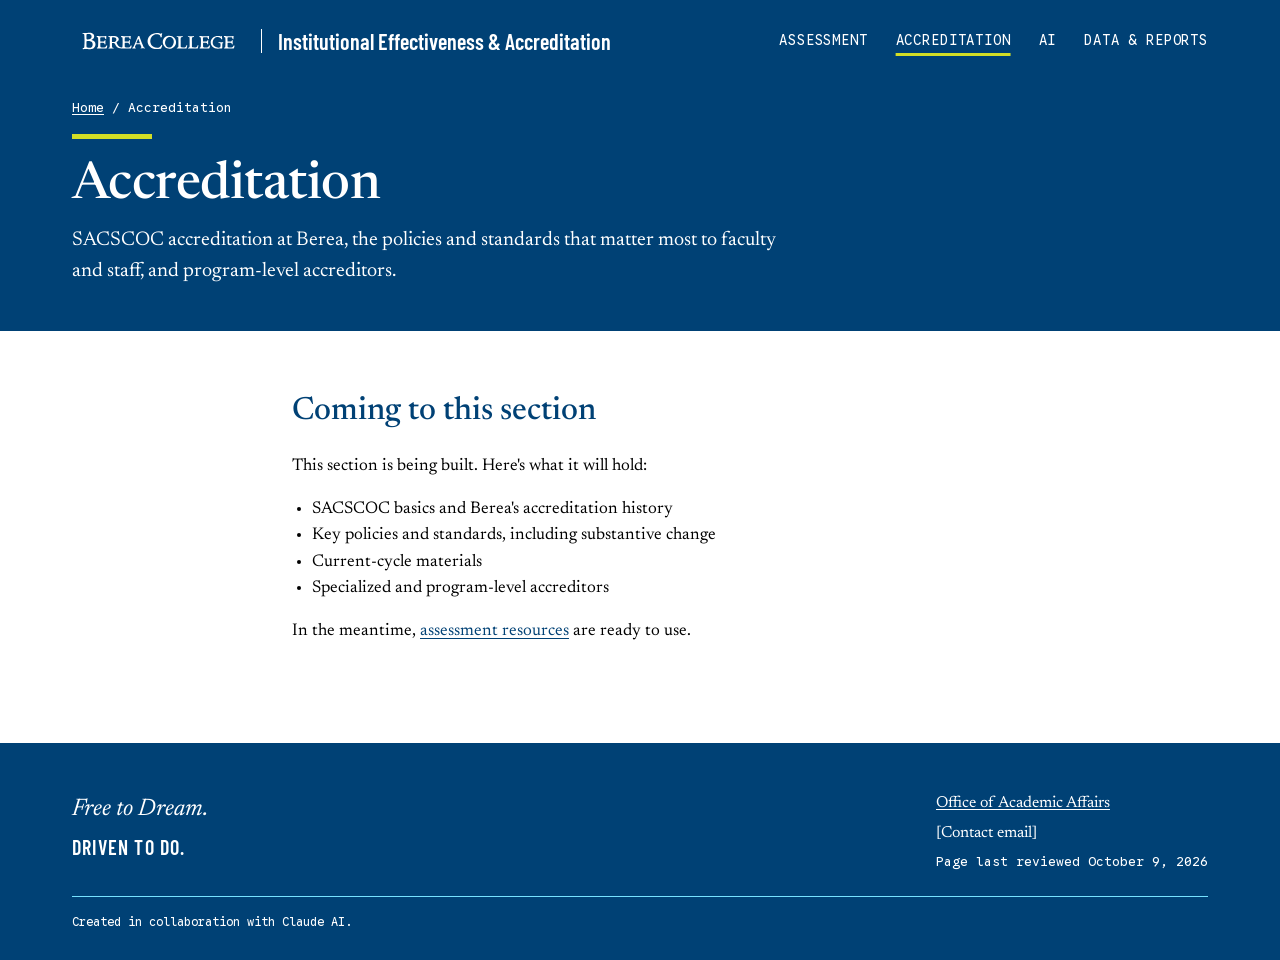
==== accreditation/index.html @ a08c731d "Initial commit" ====
<!doctype html>
<html lang="en">
<head>
<meta charset="utf-8">
<meta name="viewport" content="width=device-width, initial-scale=1">
<title>Accreditation | Institutional Effectiveness &amp; Accreditation at Berea College</title>
<meta name="description" content="SACSCOC accreditation at Berea College: basics, policies, standards, and program accreditors.">
<meta name="section" content="accreditation">
<meta name="last-reviewed" content="2026-10-09">
<link rel="preconnect" href="https://fonts.googleapis.com">
<link rel="preconnect" href="https://fonts.gstatic.com" crossorigin>
<link rel="stylesheet" href="https://fonts.googleapis.com/css2?family=Newsreader:opsz,ital,wght@6..72,0,400..700;6..72,1,400&amp;family=Barlow+Condensed:wght@600&amp;family=Google+Sans+Code:wght@400;500&amp;display=swap">
<link rel="stylesheet" href="../assets/css/site.css">
</head>
<body>
<!-- BEGIN:header -->
<a class="skip-link" href="#main">Skip to main content</a>
<header class="site-header on-blue">
  <div class="wrap bar">
    <a class="brand" href="../">
      <img src="../assets/img/berea-horizontal-white.svg" alt="Berea College, Institutional Effectiveness and Accreditation home" width="209" height="38">
      <span class="name" aria-hidden="true">Institutional Effectiveness &amp; Accreditation</span>
      <span class="short" aria-hidden="true">IE&amp;A</span>
    </a>
    <nav class="main-nav" aria-label="Main">
      <ul>
        <li><a href="../assessment/">Assessment</a></li>
        <li><a href="../accreditation/" aria-current="page">Accreditation</a></li>
        <li><a href="../ai/">AI</a></li>
        <li><a href="../data/">Data &amp; Reports</a></li>
      </ul>
    </nav>
  </div>
</header>
<!-- END:header -->

<main id="main">
  <section class="band on-blue" aria-labelledby="page-title">
    <div class="wrap hero">
      <nav class="breadcrumb" aria-label="Breadcrumb"><a href="../">Home</a><span aria-hidden="true"> / </span><span aria-current="page">Accreditation</span></nav>
      <div class="rule"></div>
      <h1 id="page-title">Accreditation</h1>
      <p class="lead">SACSCOC accreditation at Berea, the policies and standards that matter most to faculty and staff, and program-level accreditors.</p>
    </div>
  </section>

  <section class="wrap stub" aria-labelledby="coming">
    <h2 id="coming">Coming to this section</h2>
    <p>This section is being built. Here's what it will hold:</p>
    <ul>
      <li>SACSCOC basics and Berea's accreditation history</li>
      <li>Key policies and standards, including substantive change</li>
      <li>Current-cycle materials</li>
      <li>Specialized and program-level accreditors</li>
    </ul>
    <p>In the meantime, <a href="../assessment/">assessment resources</a> are ready to use.</p>
  </section>
</main>

<!-- BEGIN:footer -->
<footer class="site-footer on-blue">
  <div class="wrap cols">
    <div>
      <p class="tagline-serif">Free to Dream.</p>
      <p class="tagline-sans">DRIVEN TO DO.</p>
    </div>
    <div class="footer-meta">
      <a href="#">Office of Academic Affairs</a>
      <span id="site-contact">[Contact email]</span>
      <span class="mono">Page last reviewed October 9, 2026</span>
    </div>
  </div>
  <div class="wrap footer-base">
    <p class="disclaimer">Created in collaboration with Claude AI.</p>
  </div>
</footer>
<!-- END:footer -->
</body>
</html>
---- assets/css/site.css ----
/* Institutional Effectiveness & Accreditation at Berea College
   Shared stylesheet. Colors and fonts follow the 2026 Berea College brand standards.
   Only Berea Blue, Black, and White carry text. Other palette colors are fills and rules. */

:root {
  --berea-blue: #004175;
  --light-blue: #49B4EF;
  --bright-blue: #76E2FF;
  --chartreuse: #D2DE26;
  --gray: #D9D9D4;
  --blue-gray: #8AAAC5;
  --white: #FFFFFF;
  --black: #000000;

  --serif: 'Newsreader', Georgia, 'Times New Roman', serif;
  --display-sans: 'Barlow Condensed', 'Arial Narrow', sans-serif;
  --mono: 'Google Sans Code', ui-monospace, Menlo, Consolas, monospace;

  --max: 75rem;
  --gutter: 2rem;
}

*, *::before, *::after { box-sizing: border-box; }

html { -webkit-text-size-adjust: 100%; }

body {
  margin: 0;
  background: var(--white);
  color: var(--black);
  font-family: var(--serif);
  font-optical-sizing: auto;
  font-size: 1.0625rem;
  line-height: 1.55;
}

img, svg { max-width: 100%; }

a { color: var(--berea-blue); text-underline-offset: 0.15em; }
a:hover { color: var(--black); }
a:focus-visible, button:focus-visible, input:focus-visible, summary:focus-visible {
  outline: 3px solid var(--light-blue);
  outline-offset: 2px;
}
.on-blue a:focus-visible, .on-blue button:focus-visible, .on-blue input:focus-visible {
  outline-color: var(--bright-blue);
}

.wrap { max-width: var(--max); margin: 0 auto; padding-left: var(--gutter); padding-right: var(--gutter); }

.visually-hidden {
  position: absolute !important; width: 1px; height: 1px; padding: 0; margin: -1px;
  overflow: hidden; clip: rect(0 0 0 0); white-space: nowrap; border: 0;
}

.skip-link {
  position: absolute; left: 1rem; top: -4rem; z-index: 10;
  background: var(--white); color: var(--berea-blue); padding: 0.75rem 1rem;
  font-family: var(--mono); font-size: 0.875rem;
}
.skip-link:focus { top: 1rem; }

.label {
  font-family: var(--mono); font-size: 0.8125rem; letter-spacing: 0.06em; text-transform: uppercase;
}

/* ---------- Header ---------- */
.site-header { background: var(--berea-blue); color: var(--white); }
.site-header .bar {
  display: flex; flex-wrap: wrap; align-items: center; justify-content: space-between;
  gap: 1rem; padding-top: 1.25rem; padding-bottom: 1.25rem;
}
.brand { display: flex; align-items: center; gap: 1rem; color: var(--white); text-decoration: none; }
.brand img { display: block; height: 2.375rem; width: auto; padding: 0.25rem; }
.brand .name, .brand .short {
  font-family: var(--display-sans); font-weight: 600; font-size: 1.375rem; line-height: 1.1;
  border-left: 1px solid var(--white); padding-left: 1rem;
}
.brand .short { display: none; letter-spacing: 0.04em; }
.home .brand .name, .home .brand .short { display: none; }

.main-nav ul { list-style: none; margin: 0; padding: 0; display: flex; flex-wrap: wrap; gap: 0.25rem 1.75rem; }
.main-nav a {
  display: inline-block; padding: 0.625rem 0; color: var(--white); text-decoration: none;
  font-family: var(--mono); font-size: 0.875rem; letter-spacing: 0.06em; text-transform: uppercase;
}
.main-nav a:hover { color: var(--white); text-decoration: underline; text-underline-offset: 0.5rem; }
.main-nav a[aria-current="page"] {
  text-decoration: underline; text-decoration-color: var(--chartreuse);
  text-decoration-thickness: 3px; text-underline-offset: 0.5rem;
}

.band { background: var(--berea-blue); color: var(--white); }
.hero { padding-top: 1rem; padding-bottom: 2.75rem; }
.hero .rule { width: 5rem; height: 5px; background: var(--chartreuse); margin-bottom: 1.25rem; }
.hero h1 {
  margin: 0; max-width: 56rem; font-weight: 500; font-size: clamp(2.25rem, 5vw, 3.25rem);
  line-height: 1.04; letter-spacing: -0.01em; color: var(--white);
}
.hero .sub { margin: 0.5rem 0 0; font-size: 1.5rem; color: var(--light-blue); }
.hero .lead { margin: 0.75rem 0 0; max-width: 45rem; font-size: 1.25rem; color: var(--white); }
.breadcrumb { font-family: var(--mono); font-size: 0.8125rem; margin-bottom: 1rem; }
.breadcrumb a { color: var(--white); }

.search-form { display: flex; flex-wrap: wrap; gap: 0.75rem; max-width: 45rem; margin-top: 1.5rem; }
.search-form label { flex-basis: 100%; color: var(--white); }
.search-form input {
  flex: 1 1 20rem; min-height: 3.375rem; padding: 0 1.125rem; border: 0; border-radius: 0;
  font: inherit; font-size: 1.125rem; color: var(--black); background: var(--white);
}
.btn {
  display: inline-flex; align-items: center; justify-content: center; gap: 0.5rem;
  min-height: 2.75rem; padding: 0 1.125rem; border: 0; border-radius: 0; cursor: pointer;
  font-family: var(--mono); font-size: 0.8125rem; letter-spacing: 0.04em; text-transform: uppercase;
  text-decoration: none; color: var(--white); background: var(--berea-blue);
}
.btn:hover { color: var(--white); background: var(--black); }
.btn-accent { min-height: 3.375rem; padding: 0 1.75rem; font-size: 0.875rem; color: var(--black); background: var(--chartreuse); }
.btn-accent:hover { color: var(--black); background: var(--bright-blue); }

/* ---------- Homepage ---------- */
.pillars { padding-top: 4.5rem; padding-bottom: 1.5rem; }
.pillar-grid {
  list-style: none; margin: 0; padding: 0;
  display: grid; grid-template-columns: repeat(auto-fit, minmax(15rem, 1fr)); gap: 2.5rem 2rem;
}
.pillar { display: flex; flex-direction: column; gap: 0.625rem; border-top: 1px solid var(--berea-blue); padding-top: 1.25rem; }
.pillar .top { display: flex; align-items: flex-end; justify-content: space-between; gap: 0.75rem; margin-bottom: 0.375rem; }
.pillar .top svg { display: block; flex: none; width: 6rem; height: 6rem; }
.pillar .num { font-family: var(--mono); font-size: 0.8125rem; color: var(--berea-blue); }
.pillar h2 { margin: 0; font-weight: 500; font-size: 2rem; line-height: 1.1; }
.pillar h2 a { text-decoration: none; }
.pillar h2 a:hover { text-decoration: underline; }
.pillar p { margin: 0; }

.feature { padding-top: 3.5rem; padding-bottom: 3.5rem; }
.feature-box { display: grid; grid-template-columns: repeat(auto-fit, minmax(18rem, 1fr)); border: 1px solid var(--berea-blue); }
.feature-art { background: var(--light-blue); min-height: 16rem; display: flex; align-items: center; justify-content: center; padding: 2rem; }
.feature-art svg { width: 100%; max-width: 20rem; height: auto; }
.feature-body { padding: 2.25rem; display: flex; flex-direction: column; gap: 0.875rem; align-items: flex-start; }
.feature-body .label { color: var(--berea-blue); }
.feature-body h2 { margin: 0; font-weight: 500; font-size: 2.25rem; line-height: 1.1; color: var(--berea-blue); }
.feature-body p { margin: 0; }

.questions { padding-top: 1.5rem; padding-bottom: 4.5rem; }
.questions h2 { margin: 0 0 1.5rem; font-weight: 500; font-size: 2.25rem; color: var(--berea-blue); }
.questions ul {
  list-style: none; margin: 0; padding: 0; font-size: 1.25rem;
  display: grid; grid-template-columns: repeat(auto-fit, minmax(18rem, 1fr)); gap: 0 2.5rem;
}
.questions li { border-bottom: 1px solid var(--gray); padding: 1rem 0; }

/* ---------- Interior pages ---------- */
.area-tiles { padding-top: 3rem; padding-bottom: 0.5rem; }
.area-tiles ul { list-style: none; margin: 0; padding: 0; display: grid; grid-template-columns: repeat(auto-fit, minmax(16rem, 1fr)); gap: 1.25rem; }
.area-tiles a {
  display: flex; flex-direction: column; gap: 0.375rem; height: 100%;
  padding: 1.375rem 1.5rem; border: 1px solid var(--berea-blue); border-top-width: 6px;
  color: var(--black); text-decoration: none;
}
.area-tiles a:hover { background: var(--gray); color: var(--black); }
.area-tiles .t2 { border-top-color: var(--light-blue); }
.area-tiles .t3 { border-top-color: var(--chartreuse); }
.area-tiles .t4 { border-top-color: var(--blue-gray); }
.area-tiles .num { font-family: var(--mono); font-size: 0.8125rem; color: var(--berea-blue); }
.area-tiles .name { font-weight: 500; font-size: 1.5rem; line-height: 1.15; color: var(--berea-blue); }

.resource-group { padding-top: 3.5rem; padding-bottom: 0.5rem; scroll-margin-top: 1rem; }
.group-head {
  display: flex; flex-wrap: wrap; align-items: baseline; justify-content: space-between;
  gap: 0.5rem 1.5rem; border-bottom: 2px solid var(--berea-blue); padding-bottom: 0.75rem;
}
.group-head h2 { margin: 0; font-weight: 500; font-size: 2.25rem; line-height: 1.1; color: var(--berea-blue); }
.group-head .count { font-family: var(--mono); font-size: 0.8125rem; }
.group-blurb { margin: 0.75rem 0 0.5rem; max-width: 47.5rem; }

.resources { list-style: none; margin: 0; padding: 0; }
.resources li {
  display: flex; flex-wrap: wrap; align-items: center; gap: 0.75rem 1.5rem;
  padding: 1.125rem 0; border-bottom: 1px solid var(--gray);
}
.resources .type {
  flex: none; width: 3.5rem; text-align: center; padding: 0.375rem 0;
  font-family: var(--mono); font-size: 0.75rem; font-weight: 500;
}
.type-pdf { color: var(--white); background: var(--berea-blue); }
.type-docx { color: var(--black); background: var(--light-blue); }
.resources .info { flex: 999 1 26rem; min-width: 0; }
.resources h3 { margin: 0; font-weight: 600; font-size: 1.1875rem; line-height: 1.3; }
.resources p { margin: 0.125rem 0 0; }
.resources .get { flex: 1 0 auto; display: flex; align-items: center; justify-content: flex-end; gap: 1rem; }
.resources .size { font-family: var(--mono); font-size: 0.8125rem; }

.help { padding-top: 4rem; padding-bottom: 4.5rem; }
.help-box { background: var(--gray); padding: 2rem; display: flex; flex-wrap: wrap; justify-content: space-between; align-items: center; gap: 1.25rem; }
.help-box h2 { margin: 0 0 0.375rem; font-weight: 500; font-size: 1.75rem; color: var(--berea-blue); }
.help-box p { margin: 0; }
.help-box > div { flex: 1 1 26rem; }

.stub { padding-top: 3.5rem; padding-bottom: 5rem; max-width: 47.5rem; }
.stub h2 { margin: 0 0 0.75rem; font-weight: 500; font-size: 2rem; color: var(--berea-blue); }
.stub ul { padding-left: 1.25rem; }

/* ---------- Search results ---------- */
.results { padding-top: 2.5rem; padding-bottom: 5rem; }
.results ol { list-style: none; margin: 0; padding: 0; }
.results li { padding: 1rem 0; border-bottom: 1px solid var(--gray); }
.results .where { font-family: var(--mono); font-size: 0.8125rem; }
.results h2 { margin: 0.125rem 0; font-weight: 600; font-size: 1.25rem; }
.results p { margin: 0; }

/* ---------- Footer ---------- */
.site-footer { background: var(--berea-blue); color: var(--white); }
.site-footer .cols { display: flex; flex-wrap: wrap; justify-content: space-between; gap: 1.5rem; padding-top: 3rem; padding-bottom: 1.5rem; }
.site-footer a { color: var(--white); }
.tagline-serif { margin: 0; font-size: 1.5rem; font-style: italic; }
.tagline-sans { margin: 0.25rem 0 0; font-family: var(--display-sans); font-weight: 600; font-size: 1.25rem; letter-spacing: 0.06em; }
.footer-meta { display: flex; flex-direction: column; gap: 0.375rem; font-size: 1rem; }
.footer-meta .mono, .disclaimer { font-family: var(--mono); font-size: 0.8125rem; }
.footer-base { padding-bottom: 1.75rem; }
.footer-base .disclaimer { border-top: 1px solid var(--bright-blue); padding-top: 1rem; }
.disclaimer { margin: 0; font-size: 0.75rem; }

/* ---------- Small screens ---------- */
@media (max-width: 40rem) {
  :root { --gutter: 1rem; }
  .brand .name { display: none; }
  body:not(.home) .brand .short { display: inline; }
  .main-nav ul { gap: 0.25rem 1.25rem; }
  .pillars { padding-top: 3rem; }
  .group-head h2, .questions h2, .feature-body h2 { font-size: 1.875rem; }
  .resources .get { justify-content: flex-start; }
}

@media print {
  .main-nav, .search-form, .skip-link { display: none; }
  .site-header, .site-footer, .type-pdf, .type-docx { -webkit-print-color-adjust: exact; print-color-adjust: exact; }
}
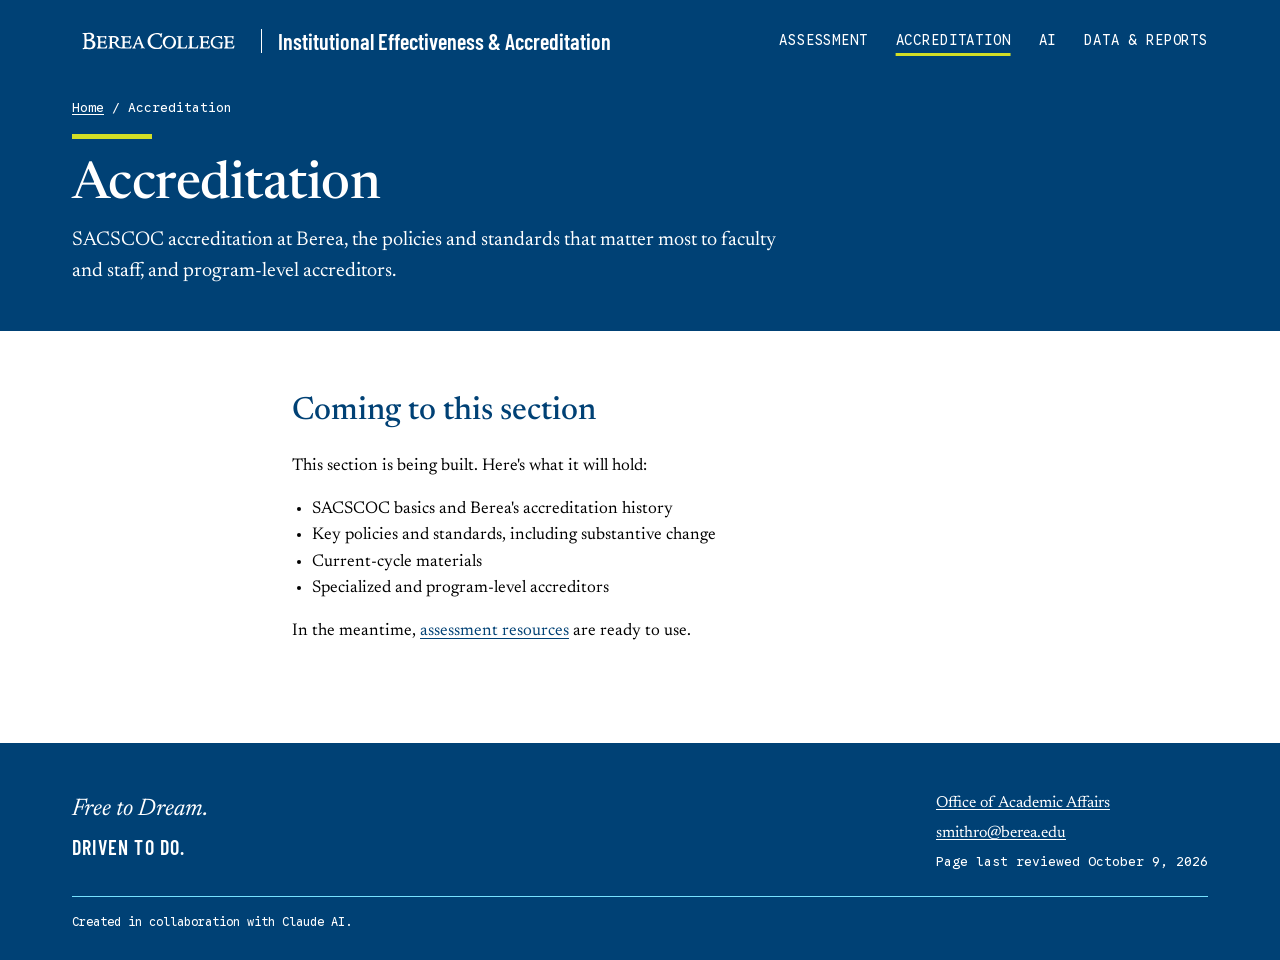
==== commit 07effd0b: "Add contact email & Academic Affairs link" ====
--- a/accreditation/index.html
+++ b/accreditation/index.html
@@ -65,8 +65,8 @@
       <p class="tagline-sans">DRIVEN TO DO.</p>
     </div>
     <div class="footer-meta">
-      <a href="#">Office of Academic Affairs</a>
-      <span id="site-contact">[Contact email]</span>
+      <a href="https://www.berea.edu/office-of-academic-affairs">Office of Academic Affairs</a>
+      <a id="site-contact" href="mailto:smithro@berea.edu">smithro@berea.edu</a>
       <span class="mono">Page last reviewed October 9, 2026</span>
     </div>
   </div>
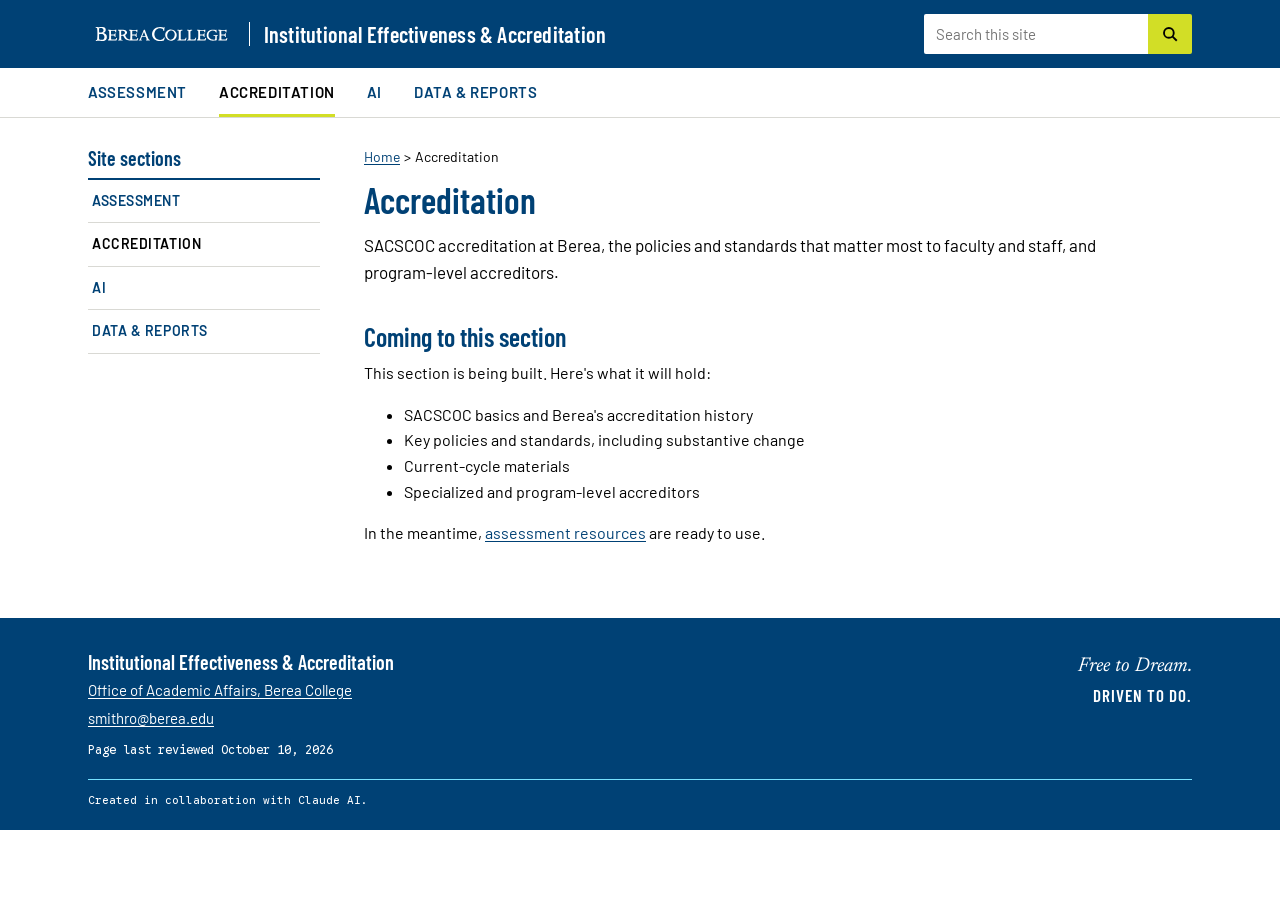
==== commit 3202df8d: "Restyle site after JMU CARS model Slim header with search, left-hand section menu, breadcrumbs, Barl" ====
--- a/accreditation/index.html
+++ b/accreditation/index.html
@@ -6,68 +6,85 @@
 <title>Accreditation | Institutional Effectiveness &amp; Accreditation at Berea College</title>
 <meta name="description" content="SACSCOC accreditation at Berea College: basics, policies, standards, and program accreditors.">
 <meta name="section" content="accreditation">
-<meta name="last-reviewed" content="2026-10-09">
+<meta name="last-reviewed" content="2026-10-10">
 <link rel="preconnect" href="https://fonts.googleapis.com">
 <link rel="preconnect" href="https://fonts.gstatic.com" crossorigin>
-<link rel="stylesheet" href="https://fonts.googleapis.com/css2?family=Newsreader:opsz,ital,wght@6..72,0,400..700;6..72,1,400&amp;family=Barlow+Condensed:wght@600&amp;family=Google+Sans+Code:wght@400;500&amp;display=swap">
+<link rel="stylesheet" href="https://fonts.googleapis.com/css2?family=Barlow:wght@400;600&amp;family=Barlow+Condensed:wght@600&amp;family=Newsreader:ital,opsz,wght@1,6..72,400&amp;family=Google+Sans+Code:wght@500&amp;display=swap">
 <link rel="stylesheet" href="../assets/css/site.css">
 </head>
 <body>
 <!-- BEGIN:header -->
 <a class="skip-link" href="#main">Skip to main content</a>
-<header class="site-header on-blue">
-  <div class="wrap bar">
-    <a class="brand" href="../">
-      <img src="../assets/img/berea-horizontal-white.svg" alt="Berea College, Institutional Effectiveness and Accreditation home" width="209" height="38">
-      <span class="name" aria-hidden="true">Institutional Effectiveness &amp; Accreditation</span>
-      <span class="short" aria-hidden="true">IE&amp;A</span>
-    </a>
-    <nav class="main-nav" aria-label="Main">
+<header class="site-header">
+  <div class="topbar">
+    <div class="wrap topbar-inner">
+      <a class="brand" href="../">
+        <img src="../assets/img/berea-horizontal-white.svg" alt="Berea College" width="165" height="30">
+        <span class="name">Institutional Effectiveness &amp; Accreditation</span>
+        <span class="short" aria-hidden="true">IE&amp;A</span>
+      </a>
+      <form class="header-search" role="search" aria-label="Site" action="../search/" method="get">
+        <label for="site-q" class="visually-hidden">Search this site</label>
+        <input id="site-q" name="q" type="search" placeholder="Search this site" autocomplete="off">
+        <button type="submit" aria-label="Search"><svg width="18" height="18" viewBox="0 0 24 24" fill="none" stroke="currentColor" stroke-width="2.5" aria-hidden="true" focusable="false"><circle cx="10.5" cy="10.5" r="6.5"/><path d="M15.5 15.5L21 21"/></svg></button>
+      </form>
+    </div>
+  </div>
+  <nav class="main-nav" aria-label="Main">
+    <div class="wrap">
       <ul>
         <li><a href="../assessment/">Assessment</a></li>
         <li><a href="../accreditation/" aria-current="page">Accreditation</a></li>
         <li><a href="../ai/">AI</a></li>
         <li><a href="../data/">Data &amp; Reports</a></li>
       </ul>
-    </nav>
-  </div>
+    </div>
+  </nav>
 </header>
 <!-- END:header -->
 
-<main id="main">
-  <section class="band on-blue" aria-labelledby="page-title">
-    <div class="wrap hero">
-      <nav class="breadcrumb" aria-label="Breadcrumb"><a href="../">Home</a><span aria-hidden="true"> / </span><span aria-current="page">Accreditation</span></nav>
-      <div class="rule"></div>
-      <h1 id="page-title">Accreditation</h1>
+<div class="wrap layout">
+  <aside class="sidebar">
+<!-- BEGIN:sidebar -->
+  <nav aria-label="Section menu">
+    <h2 class="side-title">Site sections</h2>
+    <ul>
+      <li><a href="../assessment/">Assessment</a></li>
+      <li><a href="../accreditation/" aria-current="page">Accreditation</a></li>
+      <li><a href="../ai/">AI</a></li>
+      <li><a href="../data/">Data &amp; Reports</a></li>
+    </ul>
+  </nav>
+<!-- END:sidebar -->
+  </aside>
+  <main id="main" class="content" tabindex="-1">
+      <nav class="breadcrumb" aria-label="Breadcrumb"><ol><li><a href="../">Home</a></li><li aria-current="page">Accreditation</li></ol></nav>
+      <h1>Accreditation</h1>
       <p class="lead">SACSCOC accreditation at Berea, the policies and standards that matter most to faculty and staff, and program-level accreditors.</p>
-    </div>
-  </section>
-
-  <section class="wrap stub" aria-labelledby="coming">
-    <h2 id="coming">Coming to this section</h2>
-    <p>This section is being built. Here's what it will hold:</p>
-    <ul>
-      <li>SACSCOC basics and Berea's accreditation history</li>
-      <li>Key policies and standards, including substantive change</li>
-      <li>Current-cycle materials</li>
-      <li>Specialized and program-level accreditors</li>
-    </ul>
-    <p>In the meantime, <a href="../assessment/">assessment resources</a> are ready to use.</p>
-  </section>
-</main>
+      <h2>Coming to this section</h2>
+      <p>This section is being built. Here's what it will hold:</p>
+      <ul>
+        <li>SACSCOC basics and Berea's accreditation history</li>
+        <li>Key policies and standards, including substantive change</li>
+        <li>Current-cycle materials</li>
+        <li>Specialized and program-level accreditors</li>
+      </ul>
+      <p>In the meantime, <a href="../assessment/">assessment resources</a> are ready to use.</p>
+  </main>
+</div>
 
 <!-- BEGIN:footer -->
-<footer class="site-footer on-blue">
-  <div class="wrap cols">
-    <div>
+<footer class="site-footer">
+  <div class="wrap footer-cols">
+    <div class="footer-unit">
+      <strong>Institutional Effectiveness &amp; Accreditation</strong>
+      <a href="https://www.berea.edu/office-of-academic-affairs">Office of Academic Affairs, Berea College</a>
+      <a id="site-contact" href="mailto:smithro@berea.edu">smithro@berea.edu</a>
+      <span class="mono">Page last reviewed October 10, 2026</span>
+    </div>
+    <div class="tagline">
       <p class="tagline-serif">Free to Dream.</p>
       <p class="tagline-sans">DRIVEN TO DO.</p>
-    </div>
-    <div class="footer-meta">
-      <a href="https://www.berea.edu/office-of-academic-affairs">Office of Academic Affairs</a>
-      <a id="site-contact" href="mailto:smithro@berea.edu">smithro@berea.edu</a>
-      <span class="mono">Page last reviewed October 9, 2026</span>
     </div>
   </div>
   <div class="wrap footer-base">
--- a/assets/css/site.css
+++ b/assets/css/site.css
@@ -1,5 +1,6 @@
 /* Institutional Effectiveness & Accreditation at Berea College
-   Shared stylesheet. Colors and fonts follow the 2026 Berea College brand standards.
+   Shared stylesheet. Colors and fonts follow the 2026 Berea College brand standards:
+   Barlow for text, Barlow Condensed for headings, Google Sans Code for small labels.
    Only Berea Blue, Black, and White carry text. Other palette colors are fills and rules. */
 
 :root {
@@ -12,39 +13,36 @@
   --white: #FFFFFF;
   --black: #000000;
 
-  --serif: 'Newsreader', Georgia, 'Times New Roman', serif;
-  --display-sans: 'Barlow Condensed', 'Arial Narrow', sans-serif;
+  --sans: 'Barlow', 'Helvetica Neue', Arial, sans-serif;
+  --display: 'Barlow Condensed', 'Arial Narrow', Arial, sans-serif;
   --mono: 'Google Sans Code', ui-monospace, Menlo, Consolas, monospace;
 
-  --max: 75rem;
-  --gutter: 2rem;
+  --max: 72rem;
+  --gutter: 1.5rem;
 }
 
 *, *::before, *::after { box-sizing: border-box; }
-
 html { -webkit-text-size-adjust: 100%; }
 
 body {
   margin: 0;
   background: var(--white);
   color: var(--black);
-  font-family: var(--serif);
-  font-optical-sizing: auto;
-  font-size: 1.0625rem;
-  line-height: 1.55;
+  font-family: var(--sans);
+  font-size: 1rem;
+  line-height: 1.6;
 }
 
 img, svg { max-width: 100%; }
 
 a { color: var(--berea-blue); text-underline-offset: 0.15em; }
 a:hover { color: var(--black); }
-a:focus-visible, button:focus-visible, input:focus-visible, summary:focus-visible {
+a:focus-visible, button:focus-visible, input:focus-visible {
   outline: 3px solid var(--light-blue);
   outline-offset: 2px;
 }
-.on-blue a:focus-visible, .on-blue button:focus-visible, .on-blue input:focus-visible {
-  outline-color: var(--bright-blue);
-}
+.topbar a:focus-visible, .topbar button:focus-visible, .topbar input:focus-visible,
+.site-footer a:focus-visible { outline-color: var(--bright-blue); }
 
 .wrap { max-width: var(--max); margin: 0 auto; padding-left: var(--gutter); padding-right: var(--gutter); }
 
@@ -55,184 +53,190 @@
 
 .skip-link {
   position: absolute; left: 1rem; top: -4rem; z-index: 10;
-  background: var(--white); color: var(--berea-blue); padding: 0.75rem 1rem;
-  font-family: var(--mono); font-size: 0.875rem;
-}
-.skip-link:focus { top: 1rem; }
-
-.label {
-  font-family: var(--mono); font-size: 0.8125rem; letter-spacing: 0.06em; text-transform: uppercase;
-}
+  background: var(--white); color: var(--berea-blue); padding: 0.625rem 1rem; font-weight: 600;
+}
+.skip-link:focus { top: 0.75rem; }
 
 /* ---------- Header ---------- */
-.site-header { background: var(--berea-blue); color: var(--white); }
-.site-header .bar {
-  display: flex; flex-wrap: wrap; align-items: center; justify-content: space-between;
-  gap: 1rem; padding-top: 1.25rem; padding-bottom: 1.25rem;
-}
-.brand { display: flex; align-items: center; gap: 1rem; color: var(--white); text-decoration: none; }
-.brand img { display: block; height: 2.375rem; width: auto; padding: 0.25rem; }
-.brand .name, .brand .short {
-  font-family: var(--display-sans); font-weight: 600; font-size: 1.375rem; line-height: 1.1;
-  border-left: 1px solid var(--white); padding-left: 1rem;
-}
-.brand .short { display: none; letter-spacing: 0.04em; }
-.home .brand .name, .home .brand .short { display: none; }
-
-.main-nav ul { list-style: none; margin: 0; padding: 0; display: flex; flex-wrap: wrap; gap: 0.25rem 1.75rem; }
+.topbar { background: var(--berea-blue); color: var(--white); }
+.topbar-inner { display: flex; flex-wrap: wrap; align-items: center; justify-content: space-between; gap: 0.75rem 1.5rem; padding-top: 0.875rem; padding-bottom: 0.875rem; }
+
+.brand { display: flex; align-items: center; gap: 0.875rem; color: var(--white); text-decoration: none; }
+.brand:hover { color: var(--white); }
+.brand img { display: block; height: 1.875rem; width: auto; padding: 0.125rem; }
+.brand .name {
+  font-family: var(--display); font-weight: 600; font-size: 1.375rem; line-height: 1.1; letter-spacing: 0.01em;
+  border-left: 1px solid var(--white); padding-left: 0.875rem;
+}
+.brand .short { display: none; }
+
+.header-search { display: flex; align-items: stretch; }
+.header-search input {
+  width: 14rem; min-height: 2.5rem; padding: 0 0.75rem; border: 0; border-radius: 2px 0 0 2px;
+  font: inherit; font-size: 0.9375rem; color: var(--black); background: var(--white);
+}
+.header-search button {
+  display: inline-flex; align-items: center; justify-content: center; width: 2.75rem; min-height: 2.5rem;
+  border: 0; border-radius: 0 2px 2px 0; background: var(--chartreuse); color: var(--black); cursor: pointer;
+}
+.header-search button:hover { background: var(--bright-blue); }
+
+.main-nav { background: var(--white); border-bottom: 1px solid var(--gray); }
+.main-nav ul { list-style: none; margin: 0; padding: 0; display: flex; flex-wrap: wrap; gap: 0 2rem; }
 .main-nav a {
-  display: inline-block; padding: 0.625rem 0; color: var(--white); text-decoration: none;
-  font-family: var(--mono); font-size: 0.875rem; letter-spacing: 0.06em; text-transform: uppercase;
-}
-.main-nav a:hover { color: var(--white); text-decoration: underline; text-underline-offset: 0.5rem; }
-.main-nav a[aria-current="page"] {
-  text-decoration: underline; text-decoration-color: var(--chartreuse);
-  text-decoration-thickness: 3px; text-underline-offset: 0.5rem;
-}
-
-.band { background: var(--berea-blue); color: var(--white); }
-.hero { padding-top: 1rem; padding-bottom: 2.75rem; }
-.hero .rule { width: 5rem; height: 5px; background: var(--chartreuse); margin-bottom: 1.25rem; }
-.hero h1 {
-  margin: 0; max-width: 56rem; font-weight: 500; font-size: clamp(2.25rem, 5vw, 3.25rem);
-  line-height: 1.04; letter-spacing: -0.01em; color: var(--white);
-}
-.hero .sub { margin: 0.5rem 0 0; font-size: 1.5rem; color: var(--light-blue); }
-.hero .lead { margin: 0.75rem 0 0; max-width: 45rem; font-size: 1.25rem; color: var(--white); }
-.breadcrumb { font-family: var(--mono); font-size: 0.8125rem; margin-bottom: 1rem; }
-.breadcrumb a { color: var(--white); }
-
-.search-form { display: flex; flex-wrap: wrap; gap: 0.75rem; max-width: 45rem; margin-top: 1.5rem; }
-.search-form label { flex-basis: 100%; color: var(--white); }
-.search-form input {
-  flex: 1 1 20rem; min-height: 3.375rem; padding: 0 1.125rem; border: 0; border-radius: 0;
-  font: inherit; font-size: 1.125rem; color: var(--black); background: var(--white);
-}
-.btn {
-  display: inline-flex; align-items: center; justify-content: center; gap: 0.5rem;
-  min-height: 2.75rem; padding: 0 1.125rem; border: 0; border-radius: 0; cursor: pointer;
-  font-family: var(--mono); font-size: 0.8125rem; letter-spacing: 0.04em; text-transform: uppercase;
-  text-decoration: none; color: var(--white); background: var(--berea-blue);
-}
-.btn:hover { color: var(--white); background: var(--black); }
-.btn-accent { min-height: 3.375rem; padding: 0 1.75rem; font-size: 0.875rem; color: var(--black); background: var(--chartreuse); }
-.btn-accent:hover { color: var(--black); background: var(--bright-blue); }
-
-/* ---------- Homepage ---------- */
-.pillars { padding-top: 4.5rem; padding-bottom: 1.5rem; }
-.pillar-grid {
-  list-style: none; margin: 0; padding: 0;
-  display: grid; grid-template-columns: repeat(auto-fit, minmax(15rem, 1fr)); gap: 2.5rem 2rem;
-}
-.pillar { display: flex; flex-direction: column; gap: 0.625rem; border-top: 1px solid var(--berea-blue); padding-top: 1.25rem; }
-.pillar .top { display: flex; align-items: flex-end; justify-content: space-between; gap: 0.75rem; margin-bottom: 0.375rem; }
-.pillar .top svg { display: block; flex: none; width: 6rem; height: 6rem; }
-.pillar .num { font-family: var(--mono); font-size: 0.8125rem; color: var(--berea-blue); }
-.pillar h2 { margin: 0; font-weight: 500; font-size: 2rem; line-height: 1.1; }
-.pillar h2 a { text-decoration: none; }
-.pillar h2 a:hover { text-decoration: underline; }
-.pillar p { margin: 0; }
-
-.feature { padding-top: 3.5rem; padding-bottom: 3.5rem; }
-.feature-box { display: grid; grid-template-columns: repeat(auto-fit, minmax(18rem, 1fr)); border: 1px solid var(--berea-blue); }
-.feature-art { background: var(--light-blue); min-height: 16rem; display: flex; align-items: center; justify-content: center; padding: 2rem; }
-.feature-art svg { width: 100%; max-width: 20rem; height: auto; }
-.feature-body { padding: 2.25rem; display: flex; flex-direction: column; gap: 0.875rem; align-items: flex-start; }
-.feature-body .label { color: var(--berea-blue); }
-.feature-body h2 { margin: 0; font-weight: 500; font-size: 2.25rem; line-height: 1.1; color: var(--berea-blue); }
-.feature-body p { margin: 0; }
-
-.questions { padding-top: 1.5rem; padding-bottom: 4.5rem; }
-.questions h2 { margin: 0 0 1.5rem; font-weight: 500; font-size: 2.25rem; color: var(--berea-blue); }
-.questions ul {
-  list-style: none; margin: 0; padding: 0; font-size: 1.25rem;
-  display: grid; grid-template-columns: repeat(auto-fit, minmax(18rem, 1fr)); gap: 0 2.5rem;
-}
-.questions li { border-bottom: 1px solid var(--gray); padding: 1rem 0; }
-
-/* ---------- Interior pages ---------- */
-.area-tiles { padding-top: 3rem; padding-bottom: 0.5rem; }
-.area-tiles ul { list-style: none; margin: 0; padding: 0; display: grid; grid-template-columns: repeat(auto-fit, minmax(16rem, 1fr)); gap: 1.25rem; }
-.area-tiles a {
-  display: flex; flex-direction: column; gap: 0.375rem; height: 100%;
-  padding: 1.375rem 1.5rem; border: 1px solid var(--berea-blue); border-top-width: 6px;
-  color: var(--black); text-decoration: none;
-}
-.area-tiles a:hover { background: var(--gray); color: var(--black); }
-.area-tiles .t2 { border-top-color: var(--light-blue); }
-.area-tiles .t3 { border-top-color: var(--chartreuse); }
-.area-tiles .t4 { border-top-color: var(--blue-gray); }
-.area-tiles .num { font-family: var(--mono); font-size: 0.8125rem; color: var(--berea-blue); }
-.area-tiles .name { font-weight: 500; font-size: 1.5rem; line-height: 1.15; color: var(--berea-blue); }
-
-.resource-group { padding-top: 3.5rem; padding-bottom: 0.5rem; scroll-margin-top: 1rem; }
-.group-head {
-  display: flex; flex-wrap: wrap; align-items: baseline; justify-content: space-between;
-  gap: 0.5rem 1.5rem; border-bottom: 2px solid var(--berea-blue); padding-bottom: 0.75rem;
-}
-.group-head h2 { margin: 0; font-weight: 500; font-size: 2.25rem; line-height: 1.1; color: var(--berea-blue); }
-.group-head .count { font-family: var(--mono); font-size: 0.8125rem; }
-.group-blurb { margin: 0.75rem 0 0.5rem; max-width: 47.5rem; }
-
-.resources { list-style: none; margin: 0; padding: 0; }
-.resources li {
-  display: flex; flex-wrap: wrap; align-items: center; gap: 0.75rem 1.5rem;
-  padding: 1.125rem 0; border-bottom: 1px solid var(--gray);
-}
-.resources .type {
-  flex: none; width: 3.5rem; text-align: center; padding: 0.375rem 0;
-  font-family: var(--mono); font-size: 0.75rem; font-weight: 500;
+  display: block; padding: 0.75rem 0 0.625rem; border-bottom: 3px solid transparent;
+  font-weight: 600; font-size: 0.9375rem; letter-spacing: 0.04em; text-transform: uppercase; text-decoration: none;
+}
+.main-nav a:hover { border-bottom-color: var(--berea-blue); color: var(--berea-blue); }
+.main-nav a[aria-current="page"] { border-bottom-color: var(--chartreuse); color: var(--black); }
+
+/* ---------- Page layout: sidebar + content ---------- */
+.layout {
+  display: grid; grid-template-columns: 14.5rem minmax(0, 1fr); gap: 2.75rem;
+  padding-top: 1.75rem; padding-bottom: 3.5rem;
+}
+
+.sidebar { font-size: 0.9375rem; }
+.sidebar .side-title {
+  margin: 0; padding: 0 0 0.5rem; border-bottom: 2px solid var(--berea-blue);
+  font-family: var(--display); font-weight: 600; font-size: 1.25rem; line-height: 1.2; color: var(--berea-blue);
+}
+.sidebar ul { list-style: none; margin: 0; padding: 0; }
+.sidebar > nav > ul > li { border-bottom: 1px solid var(--gray); }
+.sidebar > nav > ul > li > a {
+  display: block; padding: 0.625rem 0.25rem; text-decoration: none;
+  font-weight: 600; font-size: 0.875rem; letter-spacing: 0.04em; text-transform: uppercase;
+}
+.sidebar > nav > ul > li > a[aria-current="page"] { color: var(--black); }
+.sidebar ul ul { padding: 0 0 0.5rem; }
+.sidebar ul ul a { display: block; padding: 0.3125rem 0.75rem; text-decoration: none; color: var(--black); }
+.sidebar ul ul a:hover { background: var(--gray); color: var(--black); }
+.sidebar ul.quick li { border-bottom: 1px solid var(--gray); }
+.sidebar ul.quick a { display: block; padding: 0.5rem 0.25rem; text-decoration: none; }
+.sidebar ul.quick a:hover { background: var(--gray); color: var(--black); }
+.sidebar .side-note { margin: 1.25rem 0 0; padding: 0.875rem 1rem; background: var(--gray); font-size: 0.875rem; }
+.sidebar .side-note strong { display: block; margin-bottom: 0.125rem; }
+
+.content { min-width: 0; max-width: 50rem; }
+
+.breadcrumb { margin: 0 0 0.75rem; font-size: 0.875rem; }
+.breadcrumb ol { list-style: none; margin: 0; padding: 0; display: flex; flex-wrap: wrap; gap: 0.25rem; }
+.breadcrumb li + li::before { content: ">"; margin-right: 0.25rem; color: var(--black); }
+
+.content h1 {
+  margin: 0 0 0.75rem; font-family: var(--display); font-weight: 600;
+  font-size: 2.25rem; line-height: 1.1; color: var(--berea-blue);
+}
+.content h2 {
+  margin: 2.25rem 0 0.5rem; font-family: var(--display); font-weight: 600;
+  font-size: 1.625rem; line-height: 1.15; color: var(--berea-blue);
+}
+.content h3 { margin: 0; font-size: 1rem; font-weight: 600; line-height: 1.4; }
+.content p { margin: 0 0 1rem; }
+.lead { font-size: 1.0625rem; }
+.section-intro { margin: 0 0 0.5rem; }
+
+/* ---------- Homepage rows (label, description, button) ---------- */
+.rows { list-style: none; margin: 1.5rem 0 0; padding: 0; }
+.row {
+  display: grid; grid-template-columns: minmax(0, 1fr) 12rem; gap: 1.5rem; align-items: center;
+  padding: 1.125rem 0; border-top: 1px solid var(--gray);
+}
+.row:last-child { border-bottom: 1px solid var(--gray); }
+.row p { margin: 0; }
+.tile {
+  display: flex; align-items: center; justify-content: flex-end; gap: 0.625rem;
+  min-height: 3.5rem; padding: 0.625rem 1rem; text-align: right; text-decoration: none;
+  font-weight: 600; font-size: 1.0625rem; line-height: 1.2; border-radius: 2px;
+}
+.tile svg { flex: none; }
+.tile:hover { text-decoration: underline; }
+.tile-blue { background: var(--berea-blue); color: var(--white); }
+.tile-blue:hover { color: var(--white); }
+.tile-light { background: var(--light-blue); color: var(--black); }
+.tile-chartreuse { background: var(--chartreuse); color: var(--black); }
+.tile-bluegray { background: var(--blue-gray); color: var(--black); }
+.tile-light:hover, .tile-chartreuse:hover, .tile-bluegray:hover { color: var(--black); }
+
+.question-list { margin: 0; padding-left: 1.25rem; }
+.question-list li { margin-bottom: 0.375rem; }
+
+/* ---------- Downloadable files ---------- */
+.files { list-style: none; margin: 0.75rem 0 0; padding: 0; }
+.files li {
+  display: grid; grid-template-columns: 3rem minmax(0, 1fr); gap: 0.875rem; align-items: start;
+  padding: 0.875rem 0; border-top: 1px solid var(--gray);
+}
+.files li:last-child { border-bottom: 1px solid var(--gray); }
+.file-type {
+  margin-top: 0.125rem; padding: 0.125rem 0; text-align: center;
+  font-family: var(--mono); font-size: 0.6875rem; font-weight: 500; letter-spacing: 0.04em;
 }
 .type-pdf { color: var(--white); background: var(--berea-blue); }
 .type-docx { color: var(--black); background: var(--light-blue); }
-.resources .info { flex: 999 1 26rem; min-width: 0; }
-.resources h3 { margin: 0; font-weight: 600; font-size: 1.1875rem; line-height: 1.3; }
-.resources p { margin: 0.125rem 0 0; }
-.resources .get { flex: 1 0 auto; display: flex; align-items: center; justify-content: flex-end; gap: 1rem; }
-.resources .size { font-family: var(--mono); font-size: 0.8125rem; }
-
-.help { padding-top: 4rem; padding-bottom: 4.5rem; }
-.help-box { background: var(--gray); padding: 2rem; display: flex; flex-wrap: wrap; justify-content: space-between; align-items: center; gap: 1.25rem; }
-.help-box h2 { margin: 0 0 0.375rem; font-weight: 500; font-size: 1.75rem; color: var(--berea-blue); }
+.files h3 a { text-decoration: none; }
+.files h3 a:hover { text-decoration: underline; }
+.files h3 svg { margin-left: 0.375rem; vertical-align: -0.125rem; }
+.files p { margin: 0.125rem 0 0; font-size: 0.9375rem; }
+.file-meta { font-family: var(--mono); font-size: 0.75rem; }
+
+.help-box { margin-top: 2.5rem; padding: 1.25rem 1.5rem; background: var(--gray); }
+.help-box h2 { margin-top: 0; font-size: 1.375rem; }
 .help-box p { margin: 0; }
-.help-box > div { flex: 1 1 26rem; }
-
-.stub { padding-top: 3.5rem; padding-bottom: 5rem; max-width: 47.5rem; }
-.stub h2 { margin: 0 0 0.75rem; font-weight: 500; font-size: 2rem; color: var(--berea-blue); }
-.stub ul { padding-left: 1.25rem; }
 
 /* ---------- Search results ---------- */
-.results { padding-top: 2.5rem; padding-bottom: 5rem; }
+.search-page-form { display: flex; flex-wrap: wrap; gap: 0.5rem; margin: 0.5rem 0 1rem; }
+.search-page-form label { flex-basis: 100%; font-weight: 600; }
+.search-page-form input {
+  flex: 1 1 18rem; min-height: 2.75rem; padding: 0 0.75rem; border: 2px solid var(--berea-blue); border-radius: 2px;
+  font: inherit; color: var(--black); background: var(--white);
+}
+.btn {
+  display: inline-flex; align-items: center; justify-content: center; min-height: 2.75rem; padding: 0 1.25rem;
+  border: 0; border-radius: 2px; cursor: pointer; font: inherit; font-weight: 600;
+  color: var(--white); background: var(--berea-blue); text-decoration: none;
+}
+.btn:hover { background: var(--black); color: var(--white); }
 .results ol { list-style: none; margin: 0; padding: 0; }
-.results li { padding: 1rem 0; border-bottom: 1px solid var(--gray); }
-.results .where { font-family: var(--mono); font-size: 0.8125rem; }
-.results h2 { margin: 0.125rem 0; font-weight: 600; font-size: 1.25rem; }
-.results p { margin: 0; }
+.results li { padding: 0.875rem 0; border-top: 1px solid var(--gray); }
+.results .where { font-family: var(--mono); font-size: 0.75rem; }
+.results h2 { margin: 0.125rem 0; font-family: var(--sans); font-size: 1.0625rem; font-weight: 600; }
+.results p { margin: 0; font-size: 0.9375rem; }
 
 /* ---------- Footer ---------- */
-.site-footer { background: var(--berea-blue); color: var(--white); }
-.site-footer .cols { display: flex; flex-wrap: wrap; justify-content: space-between; gap: 1.5rem; padding-top: 3rem; padding-bottom: 1.5rem; }
+.site-footer { background: var(--berea-blue); color: var(--white); font-size: 0.9375rem; }
 .site-footer a { color: var(--white); }
-.tagline-serif { margin: 0; font-size: 1.5rem; font-style: italic; }
-.tagline-sans { margin: 0.25rem 0 0; font-family: var(--display-sans); font-weight: 600; font-size: 1.25rem; letter-spacing: 0.06em; }
-.footer-meta { display: flex; flex-direction: column; gap: 0.375rem; font-size: 1rem; }
-.footer-meta .mono, .disclaimer { font-family: var(--mono); font-size: 0.8125rem; }
-.footer-base { padding-bottom: 1.75rem; }
-.footer-base .disclaimer { border-top: 1px solid var(--bright-blue); padding-top: 1rem; }
-.disclaimer { margin: 0; font-size: 0.75rem; }
-
-/* ---------- Small screens ---------- */
+.footer-cols { display: flex; flex-wrap: wrap; justify-content: space-between; gap: 1.5rem 3rem; padding-top: 2rem; padding-bottom: 1.25rem; }
+.footer-unit { display: flex; flex-direction: column; gap: 0.25rem; }
+.footer-unit strong { font-family: var(--display); font-weight: 600; font-size: 1.25rem; line-height: 1.2; }
+.footer-unit .mono { font-family: var(--mono); font-size: 0.75rem; margin-top: 0.375rem; }
+.tagline { text-align: right; }
+.tagline-serif { margin: 0; font-family: 'Newsreader', Georgia, serif; font-style: italic; font-size: 1.25rem; }
+.tagline-sans { margin: 0; font-family: var(--display); font-weight: 600; font-size: 1.0625rem; letter-spacing: 0.06em; }
+.footer-base { padding-bottom: 1.25rem; }
+.disclaimer { margin: 0; border-top: 1px solid var(--bright-blue); padding-top: 0.75rem; font-family: var(--mono); font-size: 0.6875rem; }
+
+/* ---------- Narrow screens ---------- */
+@media (max-width: 52rem) {
+  .layout { grid-template-columns: minmax(0, 1fr); gap: 2rem; padding-top: 1.25rem; }
+  .content { order: -1; }
+  .header-search { flex: 1 1 100%; }
+  .header-search input { flex: 1 1 auto; width: auto; }
+}
 @media (max-width: 40rem) {
   :root { --gutter: 1rem; }
   .brand .name { display: none; }
-  body:not(.home) .brand .short { display: inline; }
-  .main-nav ul { gap: 0.25rem 1.25rem; }
-  .pillars { padding-top: 3rem; }
-  .group-head h2, .questions h2, .feature-body h2 { font-size: 1.875rem; }
-  .resources .get { justify-content: flex-start; }
+  .brand .short { display: inline; font-family: var(--display); font-weight: 600; font-size: 1.25rem; border-left: 1px solid var(--white); padding-left: 0.875rem; }
+  .main-nav ul { gap: 0 1.25rem; }
+  .main-nav a { font-size: 0.8125rem; }
+  .row { grid-template-columns: minmax(0, 1fr); gap: 0.75rem; }
+  .tile { justify-content: space-between; }
+  .content h1 { font-size: 1.875rem; }
+  .tagline { text-align: left; }
 }
 
 @media print {
-  .main-nav, .search-form, .skip-link { display: none; }
-  .site-header, .site-footer, .type-pdf, .type-docx { -webkit-print-color-adjust: exact; print-color-adjust: exact; }
-}
+  .main-nav, .header-search, .sidebar, .skip-link { display: none; }
+  .layout { display: block; }
+  .topbar, .site-footer, .type-pdf, .type-docx, .tile { -webkit-print-color-adjust: exact; print-color-adjust: exact; }
+}
